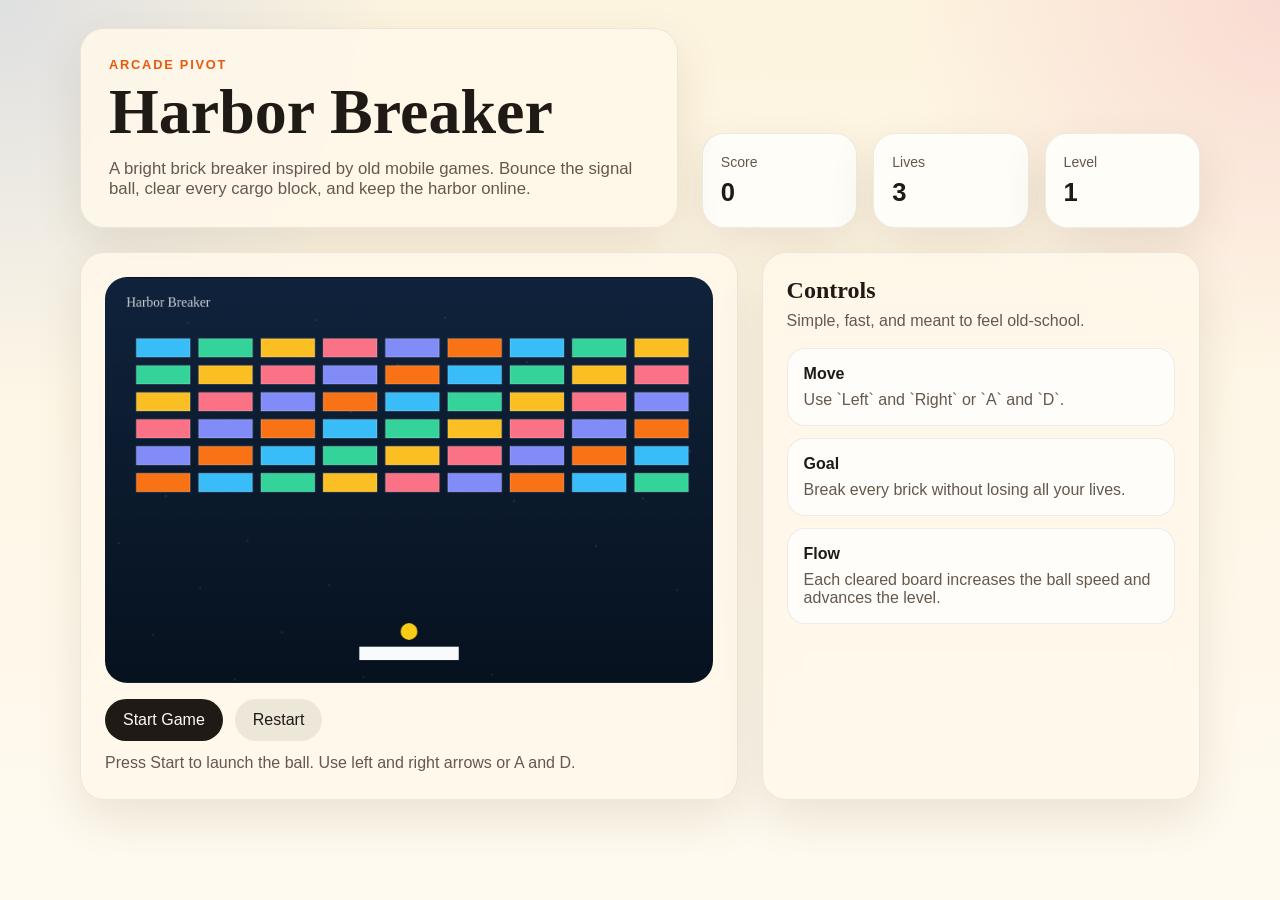
==== index.html @ 751f39cf "Add Harbor Breaker arcade game" ====
<!DOCTYPE html>
<html lang="en">
<head>
  <meta charset="UTF-8">
  <meta name="viewport" content="width=device-width, initial-scale=1.0">
  <title>Harbor Breaker</title>
  <link rel="stylesheet" href="styles.css">
</head>
<body>
  <main class="app-shell">
    <section class="hero">
      <div class="hero-copy">
        <p class="eyebrow">Arcade Pivot</p>
        <h1>Harbor Breaker</h1>
        <p class="hero-text">
          A bright brick breaker inspired by old mobile games. Bounce the signal ball, clear every cargo block, and keep the harbor online.
        </p>
      </div>
      <div class="hero-stats">
        <article class="stat-card">
          <span>Score</span>
          <strong id="score">0</strong>
        </article>
        <article class="stat-card">
          <span>Lives</span>
          <strong id="lives">3</strong>
        </article>
        <article class="stat-card">
          <span>Level</span>
          <strong id="level">1</strong>
        </article>
      </div>
    </section>

    <section class="content-grid">
      <section class="panel game-panel">
        <canvas id="game-board" width="720" height="480" aria-label="Harbor Breaker game board"></canvas>
        <div class="game-actions">
          <button id="start-button" class="primary-button" type="button">Start Game</button>
          <button id="restart-button" class="secondary-button" type="button">Restart</button>
        </div>
        <p id="status" class="status-text">Press Start to launch the ball. Use left and right arrows or A and D.</p>
      </section>

      <section class="panel info-panel">
        <div class="panel-heading">
          <h2>Controls</h2>
          <p>Simple, fast, and meant to feel old-school.</p>
        </div>
        <div class="info-list">
          <article class="info-card">
            <strong>Move</strong>
            <span>Use `Left` and `Right` or `A` and `D`.</span>
          </article>
          <article class="info-card">
            <strong>Goal</strong>
            <span>Break every brick without losing all your lives.</span>
          </article>
          <article class="info-card">
            <strong>Flow</strong>
            <span>Each cleared board increases the ball speed and advances the level.</span>
          </article>
        </div>
      </section>
    </section>
  </main>

  <script src="app.js"></script>
</body>
</html>
---- styles.css ----
:root {
  --bg: #fdf4df;
  --surface: rgba(255, 249, 235, 0.86);
  --surface-strong: #fffdf8;
  --ink: #1f1a16;
  --muted: #65584c;
  --line: rgba(31, 26, 22, 0.08);
  --teal: #0f766e;
  --amber: #ea580c;
  --blue: #2563eb;
  --pink: #db2777;
  --shadow: 0 18px 46px rgba(88, 63, 37, 0.12);
}

* {
  box-sizing: border-box;
}

body {
  margin: 0;
  min-height: 100vh;
  font-family: "Trebuchet MS", "Segoe UI", sans-serif;
  color: var(--ink);
  background:
    radial-gradient(circle at top left, rgba(37, 99, 235, 0.14), transparent 26%),
    radial-gradient(circle at top right, rgba(219, 39, 119, 0.12), transparent 24%),
    linear-gradient(180deg, #fdf4df 0%, #fffaf0 100%);
}

.app-shell {
  width: min(1120px, calc(100% - 32px));
  margin: 0 auto;
  padding: 28px 0 40px;
}

.hero {
  display: grid;
  grid-template-columns: 1.2fr 1fr;
  gap: 24px;
  align-items: end;
  margin-bottom: 24px;
}

.hero-copy,
.panel,
.stat-card {
  border: 1px solid var(--line);
  box-shadow: var(--shadow);
}

.hero-copy,
.panel {
  background: var(--surface);
  border-radius: 24px;
  backdrop-filter: blur(10px);
}

.hero-copy {
  padding: 28px;
}

.eyebrow {
  margin: 0 0 10px;
  font-size: 0.8rem;
  text-transform: uppercase;
  letter-spacing: 0.14em;
  color: var(--amber);
  font-weight: 700;
}

h1,
h2,
p {
  margin: 0;
}

h1,
h2 {
  font-family: Georgia, "Times New Roman", serif;
}

h1 {
  font-size: clamp(2.8rem, 5vw, 4.8rem);
  line-height: 0.95;
}

.hero-text,
.panel-heading p,
.status-text,
.info-card span {
  color: var(--muted);
}

.hero-text {
  max-width: 38rem;
  margin-top: 16px;
  font-size: 1.05rem;
}

.hero-stats {
  display: grid;
  grid-template-columns: repeat(3, 1fr);
  gap: 16px;
}

.stat-card {
  background: var(--surface-strong);
  border-radius: 22px;
  padding: 20px 18px;
}

.stat-card span {
  display: block;
  margin-bottom: 8px;
  color: var(--muted);
  font-size: 0.88rem;
}

.stat-card strong {
  font-size: clamp(1.4rem, 2vw, 2rem);
}

.content-grid {
  display: grid;
  grid-template-columns: 1.2fr 0.8fr;
  gap: 24px;
}

.panel {
  padding: 24px;
}

.panel-heading {
  margin-bottom: 18px;
}

.panel-heading p {
  margin-top: 8px;
}

#game-board {
  width: 100%;
  max-width: 100%;
  border-radius: 22px;
  border: 1px solid rgba(31, 26, 22, 0.14);
  background: linear-gradient(180deg, #10233c 0%, #07121f 100%);
  display: block;
  box-shadow: inset 0 0 0 1px rgba(255, 255, 255, 0.06);
}

.game-actions {
  display: flex;
  flex-wrap: wrap;
  gap: 12px;
  margin: 16px 0 10px;
}

.primary-button,
.secondary-button {
  border: 0;
  border-radius: 999px;
  padding: 12px 18px;
  font: inherit;
  cursor: pointer;
  transition: transform 150ms ease, opacity 150ms ease;
}

.primary-button {
  background: var(--ink);
  color: #fffaf0;
}

.secondary-button {
  background: rgba(31, 26, 22, 0.08);
  color: var(--ink);
}

.primary-button:hover,
.secondary-button:hover {
  transform: translateY(-1px);
}

.info-list {
  display: grid;
  gap: 12px;
}

.info-card {
  padding: 16px;
  border-radius: 18px;
  border: 1px solid var(--line);
  background: rgba(255, 255, 255, 0.72);
}

.info-card strong {
  display: block;
  margin-bottom: 8px;
}

.status-text {
  min-height: 24px;
  line-height: 1.5;
}

@media (max-width: 860px) {
  .hero,
  .content-grid,
  .hero-stats {
    grid-template-columns: 1fr;
  }

  .app-shell {
    width: min(100% - 20px, 1120px);
    padding-top: 18px;
  }
}
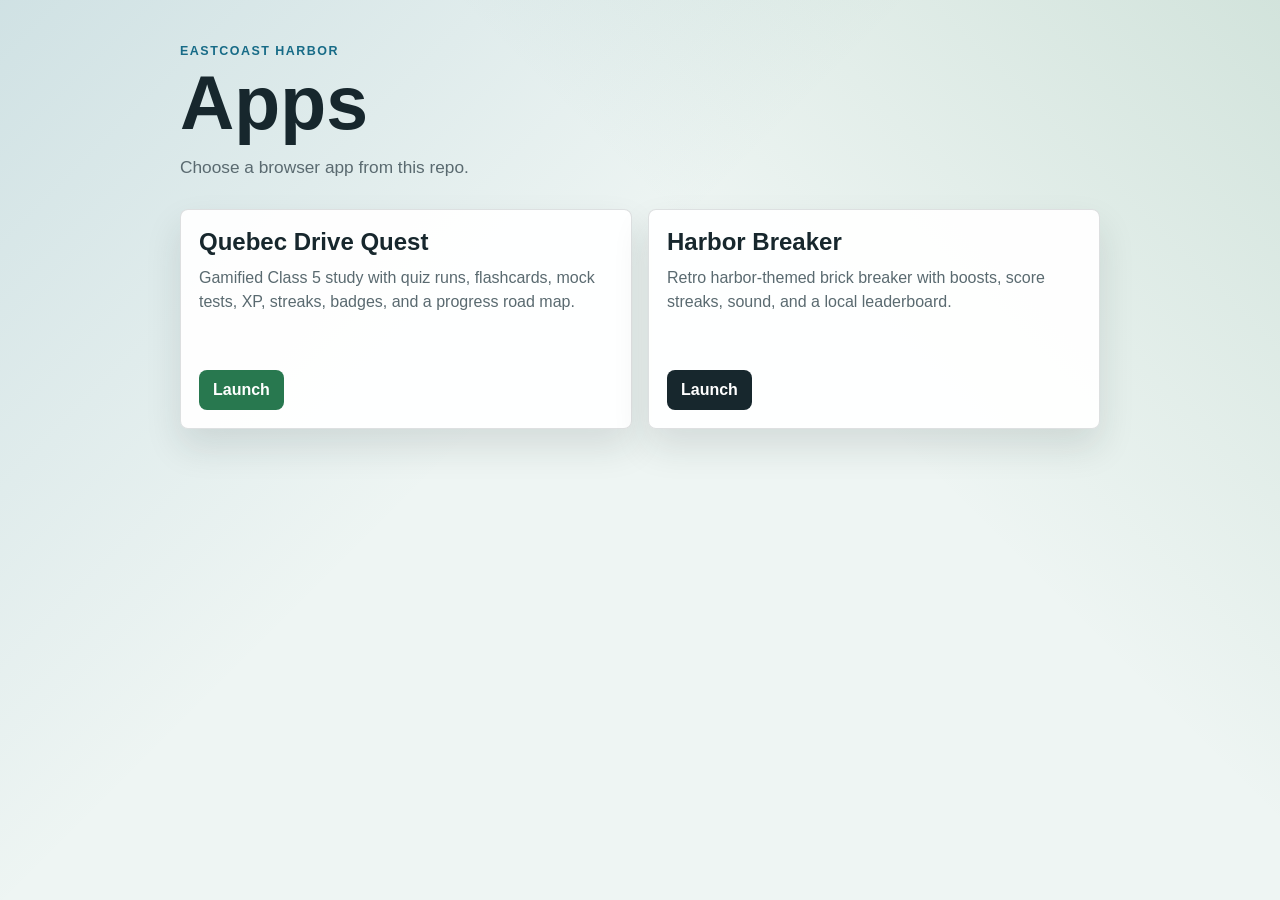
==== commit e5d3e891: "Add Quebec Drive Quest study app" ====
--- a/index.html
+++ b/index.html
@@ -3,68 +3,150 @@
 <head>
   <meta charset="UTF-8">
   <meta name="viewport" content="width=device-width, initial-scale=1.0">
-  <title>Harbor Breaker</title>
-  <link rel="stylesheet" href="styles.css">
+  <title>Eastcoast Harbor Apps</title>
+  <meta name="description" content="Playable apps published from Eastcoast Harbor.">
+  <meta name="theme-color" content="#163f4a">
+  <style>
+    :root {
+      --bg: #eef5f3;
+      --ink: #17272d;
+      --muted: #5a6a70;
+      --surface: #ffffff;
+      --line: rgba(23, 39, 45, 0.14);
+      --blue: #176b87;
+      --green: #28784f;
+      --shadow: 0 18px 36px rgba(24, 38, 44, 0.12);
+    }
+
+    * {
+      box-sizing: border-box;
+    }
+
+    body {
+      margin: 0;
+      min-height: 100vh;
+      font-family: "Segoe UI", Arial, sans-serif;
+      color: var(--ink);
+      background:
+        linear-gradient(135deg, rgba(23, 107, 135, 0.14), transparent 42%),
+        linear-gradient(225deg, rgba(40, 120, 79, 0.14), transparent 38%),
+        var(--bg);
+    }
+
+    main {
+      width: min(920px, calc(100% - 32px));
+      margin: 0 auto;
+      padding: 44px 0;
+    }
+
+    h1,
+    h2,
+    p {
+      margin: 0;
+    }
+
+    h1 {
+      font-size: clamp(2.4rem, 6vw, 4.7rem);
+      line-height: 0.95;
+    }
+
+    .eyebrow {
+      margin-bottom: 10px;
+      color: var(--blue);
+      font-size: 0.78rem;
+      font-weight: 800;
+      letter-spacing: 0.12em;
+      text-transform: uppercase;
+    }
+
+    .intro {
+      max-width: 52rem;
+      margin-top: 16px;
+      color: var(--muted);
+      font-size: 1.08rem;
+      line-height: 1.5;
+    }
+
+    .app-grid {
+      display: grid;
+      grid-template-columns: repeat(2, minmax(0, 1fr));
+      gap: 16px;
+      margin-top: 28px;
+    }
+
+    .app-card {
+      min-height: 220px;
+      display: flex;
+      flex-direction: column;
+      justify-content: space-between;
+      padding: 18px;
+      border: 1px solid var(--line);
+      border-radius: 8px;
+      background: rgba(255, 255, 255, 0.94);
+      box-shadow: var(--shadow);
+      text-decoration: none;
+      color: inherit;
+    }
+
+    .app-card p {
+      margin-top: 10px;
+      color: var(--muted);
+      line-height: 1.45;
+    }
+
+    .launch {
+      display: inline-flex;
+      align-items: center;
+      justify-content: center;
+      width: fit-content;
+      min-height: 40px;
+      margin-top: 20px;
+      padding: 0 14px;
+      border-radius: 8px;
+      background: var(--ink);
+      color: #fff;
+      font-weight: 800;
+    }
+
+    .app-card:first-child .launch {
+      background: var(--green);
+    }
+
+    @media (max-width: 680px) {
+      main {
+        width: min(100% - 20px, 520px);
+        padding-top: 24px;
+      }
+
+      .app-grid {
+        grid-template-columns: 1fr;
+      }
+    }
+  </style>
 </head>
 <body>
-  <main class="app-shell">
-    <section class="hero">
-      <div class="hero-copy">
-        <p class="eyebrow">Arcade Pivot</p>
-        <h1>Harbor Breaker</h1>
-        <p class="hero-text">
-          A bright brick breaker inspired by old mobile games. Bounce the signal ball, clear every cargo block, and keep the harbor online.
-        </p>
-      </div>
-      <div class="hero-stats">
-        <article class="stat-card">
-          <span>Score</span>
-          <strong id="score">0</strong>
-        </article>
-        <article class="stat-card">
-          <span>Lives</span>
-          <strong id="lives">3</strong>
-        </article>
-        <article class="stat-card">
-          <span>Level</span>
-          <strong id="level">1</strong>
-        </article>
-      </div>
-    </section>
+  <main>
+    <p class="eyebrow">Eastcoast Harbor</p>
+    <h1>Apps</h1>
+    <p class="intro">Choose a browser app from this repo.</p>
 
-    <section class="content-grid">
-      <section class="panel game-panel">
-        <canvas id="game-board" width="720" height="480" aria-label="Harbor Breaker game board"></canvas>
-        <div class="game-actions">
-          <button id="start-button" class="primary-button" type="button">Start Game</button>
-          <button id="restart-button" class="secondary-button" type="button">Restart</button>
+    <section class="app-grid" aria-label="Published apps">
+      <a class="app-card" href="QuebecDriveQuest/">
+        <div>
+          <h2>Quebec Drive Quest</h2>
+          <p>Gamified Class 5 study with quiz runs, flashcards, mock tests, XP, streaks, badges, and a progress road map.</p>
         </div>
-        <p id="status" class="status-text">Press Start to launch the ball. Use left and right arrows or A and D.</p>
-      </section>
+        <span class="launch">Launch</span>
+      </a>
 
-      <section class="panel info-panel">
-        <div class="panel-heading">
-          <h2>Controls</h2>
-          <p>Simple, fast, and meant to feel old-school.</p>
+      <a class="app-card" href="Brickbreaker/">
+        <div>
+          <h2>Harbor Breaker</h2>
+          <p>Retro harbor-themed brick breaker with boosts, score streaks, sound, and a local leaderboard.</p>
         </div>
-        <div class="info-list">
-          <article class="info-card">
-            <strong>Move</strong>
-            <span>Use `Left` and `Right` or `A` and `D`.</span>
-          </article>
-          <article class="info-card">
-            <strong>Goal</strong>
-            <span>Break every brick without losing all your lives.</span>
-          </article>
-          <article class="info-card">
-            <strong>Flow</strong>
-            <span>Each cleared board increases the ball speed and advances the level.</span>
-          </article>
-        </div>
-      </section>
+        <span class="launch">Launch</span>
+      </a>
     </section>
   </main>
-
-  <script src="app.js"></script>
 </body>
 </html>
